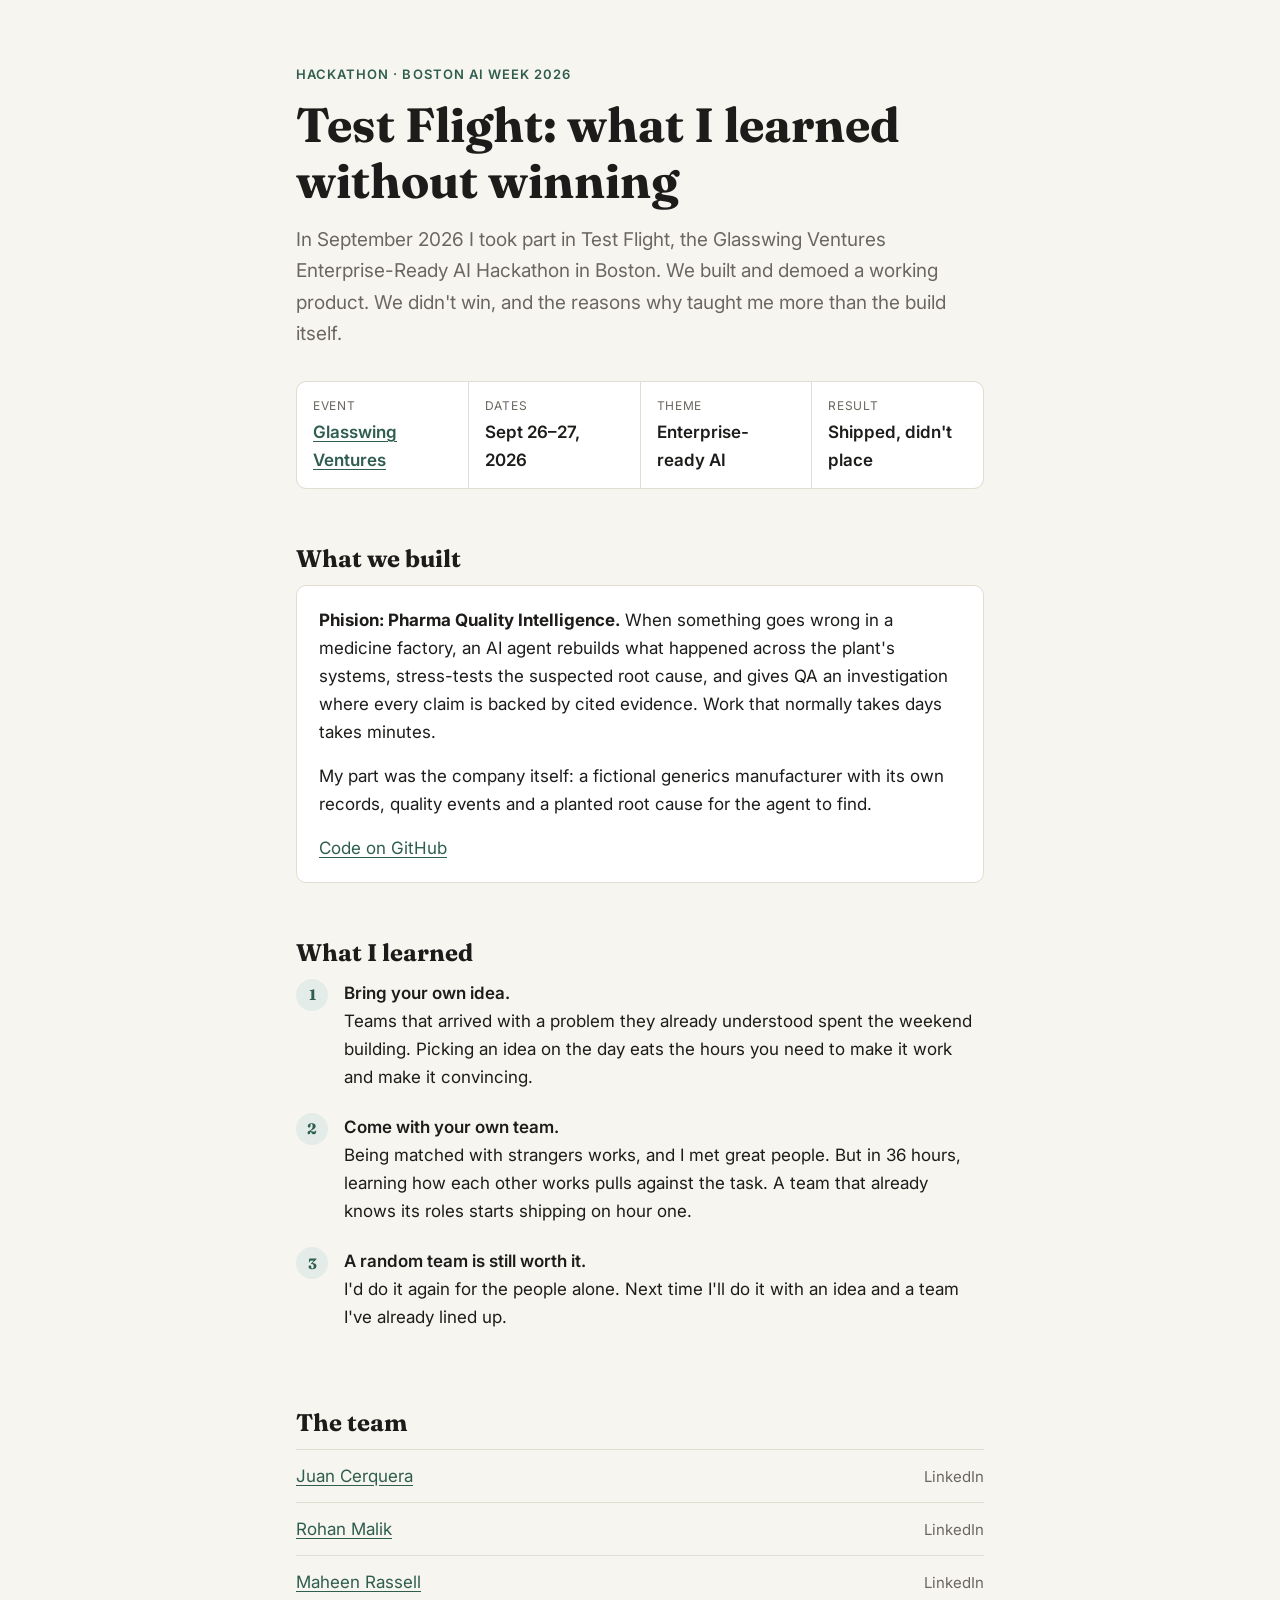
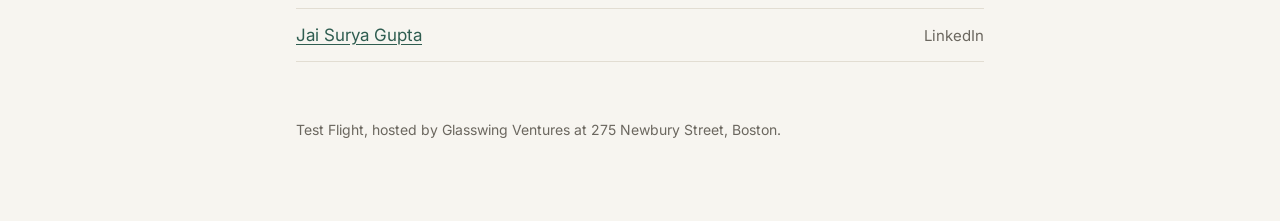
==== index.html @ cb9486d9 "Add Test Flight hackathon recap page" ====
<!doctype html>
<html lang="en">
<head>
<meta charset="utf-8">
<meta name="viewport" content="width=device-width, initial-scale=1">
<title>Test Flight Recap</title>
<meta name="description" content="What I learned at Test Flight, the Glasswing Ventures Enterprise-Ready AI Hackathon in Boston, September 26–27, 2026.">
<link rel="preconnect" href="https://fonts.googleapis.com">
<link rel="preconnect" href="https://fonts.gstatic.com" crossorigin>
<link href="https://fonts.googleapis.com/css2?family=Fraunces:opsz,wght@9..144,500;9..144,700&family=Inter:wght@400;500;600&display=swap" rel="stylesheet">
<style>
  :root {
    --bg: #f7f5f0;
    --surface: #ffffff;
    --text: #1d1c1a;
    --muted: #6b675f;
    --line: #e2ddd2;
    --accent: #2f5d50;
    --accent-soft: #e3ece8;
  }
  @media (prefers-color-scheme: dark) {
    :root:not([data-theme="light"]) {
      --bg: #151514;
      --surface: #1e1e1c;
      --text: #ecebe6;
      --muted: #a29e94;
      --line: #33322e;
      --accent: #8cc3b0;
      --accent-soft: #23302b;
    }
  }
  :root[data-theme="dark"] {
    --bg: #151514;
    --surface: #1e1e1c;
    --text: #ecebe6;
    --muted: #a29e94;
    --line: #33322e;
    --accent: #8cc3b0;
    --accent-soft: #23302b;
  }
  * { box-sizing: border-box; }
  html { -webkit-text-size-adjust: 100%; }
  body {
    margin: 0;
    background: var(--bg);
    color: var(--text);
    font: 400 17px/1.65 Inter, system-ui, sans-serif;
  }
  main { max-width: 720px; margin: 0 auto; padding: 64px 16px 80px; }
  .eyebrow {
    font-size: 13px; font-weight: 600; letter-spacing: .08em;
    text-transform: uppercase; color: var(--accent); margin: 0 0 12px;
  }
  h1, h2 { font-family: Fraunces, Georgia, serif; font-weight: 700; line-height: 1.15; }
  h1 { font-size: clamp(34px, 7vw, 48px); margin: 0 0 16px; }
  h2 { font-size: 24px; margin: 56px 0 12px; }
  p { margin: 0 0 16px; }
  .lede { font-size: 19px; color: var(--muted); }
  a { color: var(--accent); text-underline-offset: 3px; }
  .facts {
    display: grid; grid-template-columns: repeat(auto-fit, minmax(150px, 1fr));
    gap: 1px; background: var(--line); border: 1px solid var(--line);
    border-radius: 10px; overflow: hidden; margin: 32px 0 0;
  }
  .facts div { background: var(--surface); padding: 14px 16px; }
  .facts dt { font-size: 12px; text-transform: uppercase; letter-spacing: .06em; color: var(--muted); }
  .facts dd { margin: 2px 0 0; font-weight: 600; }
  .project {
    background: var(--surface); border: 1px solid var(--line);
    border-radius: 10px; padding: 20px 22px;
  }
  .project p:last-child { margin-bottom: 0; }
  .lessons { counter-reset: n; list-style: none; padding: 0; margin: 0; }
  .lessons li {
    counter-increment: n; position: relative;
    padding: 0 0 22px 48px;
  }
  .lessons li::before {
    content: counter(n); position: absolute; left: 0; top: 0;
    width: 32px; height: 32px; border-radius: 50%;
    background: var(--accent-soft); color: var(--accent);
    display: grid; place-items: center;
    font: 700 15px/1 Fraunces, Georgia, serif;
  }
  .lessons strong { display: block; font-weight: 600; }
  .team { list-style: none; padding: 0; margin: 0; border-top: 1px solid var(--line); }
  .team li {
    display: flex; justify-content: space-between; align-items: baseline;
    gap: 16px; padding: 12px 0; border-bottom: 1px solid var(--line);
  }
  .team span { color: var(--muted); font-size: 15px; }
  footer { margin-top: 56px; font-size: 14px; color: var(--muted); }
</style>
</head>
<body>
<main>
  <p class="eyebrow">Hackathon · Boston AI Week 2026</p>
  <h1>Test Flight: what I learned without winning</h1>
  <p class="lede">
    In September 2026 I took part in Test Flight, the Glasswing Ventures
    Enterprise-Ready AI Hackathon in Boston. We built and demoed a working
    product. We didn't win, and the reasons why taught me more than the build itself.
  </p>

  <dl class="facts">
    <div><dt>Event</dt><dd><a href="https://aiweek.boston/schedule/glasswing-ventures-enterprise-ready-ai-hackathon">Glasswing Ventures</a></dd></div>
    <div><dt>Dates</dt><dd>Sept 26–27, 2026</dd></div>
    <div><dt>Theme</dt><dd>Enterprise-ready AI</dd></div>
    <div><dt>Result</dt><dd>Shipped, didn't place</dd></div>
  </dl>

  <h2>What we built</h2>
  <div class="project">
    <p>
      <strong>Phision: Pharma Quality Intelligence.</strong> When something goes
      wrong in a medicine factory, an AI agent rebuilds what happened across
      the plant's systems, stress-tests the suspected root cause, and gives QA
      an investigation where every claim is backed by cited evidence. Work that
      normally takes days takes minutes.
    </p>
    <p>
      My part was the company itself: a fictional generics manufacturer with its
      own records, quality events and a planted root cause for the agent to find.
    </p>
    <p><a href="https://github.com/rohanmalik2005/Glasswing-Hackathon">Code on GitHub</a></p>
  </div>

  <h2>What I learned</h2>
  <ol class="lessons">
    <li>
      <strong>Bring your own idea.</strong>
      Teams that arrived with a problem they already understood spent the
      weekend building. Picking an idea on the day eats the hours you need to
      make it work and make it convincing.
    </li>
    <li>
      <strong>Come with your own team.</strong>
      Being matched with strangers works, and I met great people. But in 36
      hours, learning how each other works pulls against the task. A team that
      already knows its roles starts shipping on hour one.
    </li>
    <li>
      <strong>A random team is still worth it.</strong>
      I'd do it again for the people alone. Next time I'll do it with an idea
      and a team I've already lined up.
    </li>
  </ol>

  <h2>The team</h2>
  <ul class="team">
    <li><a href="#">Juan Cerquera</a><span>LinkedIn</span></li>
    <li><a href="#">Rohan Malik</a><span>LinkedIn</span></li>
    <li><a href="#">Maheen Rassell</a><span>LinkedIn</span></li>
    <li><a href="#">Jai Surya Gupta</a><span>LinkedIn</span></li>
  </ul>

  <footer>
    Test Flight, hosted by Glasswing Ventures at 275 Newbury Street, Boston.
  </footer>
</main>
</body>
</html>
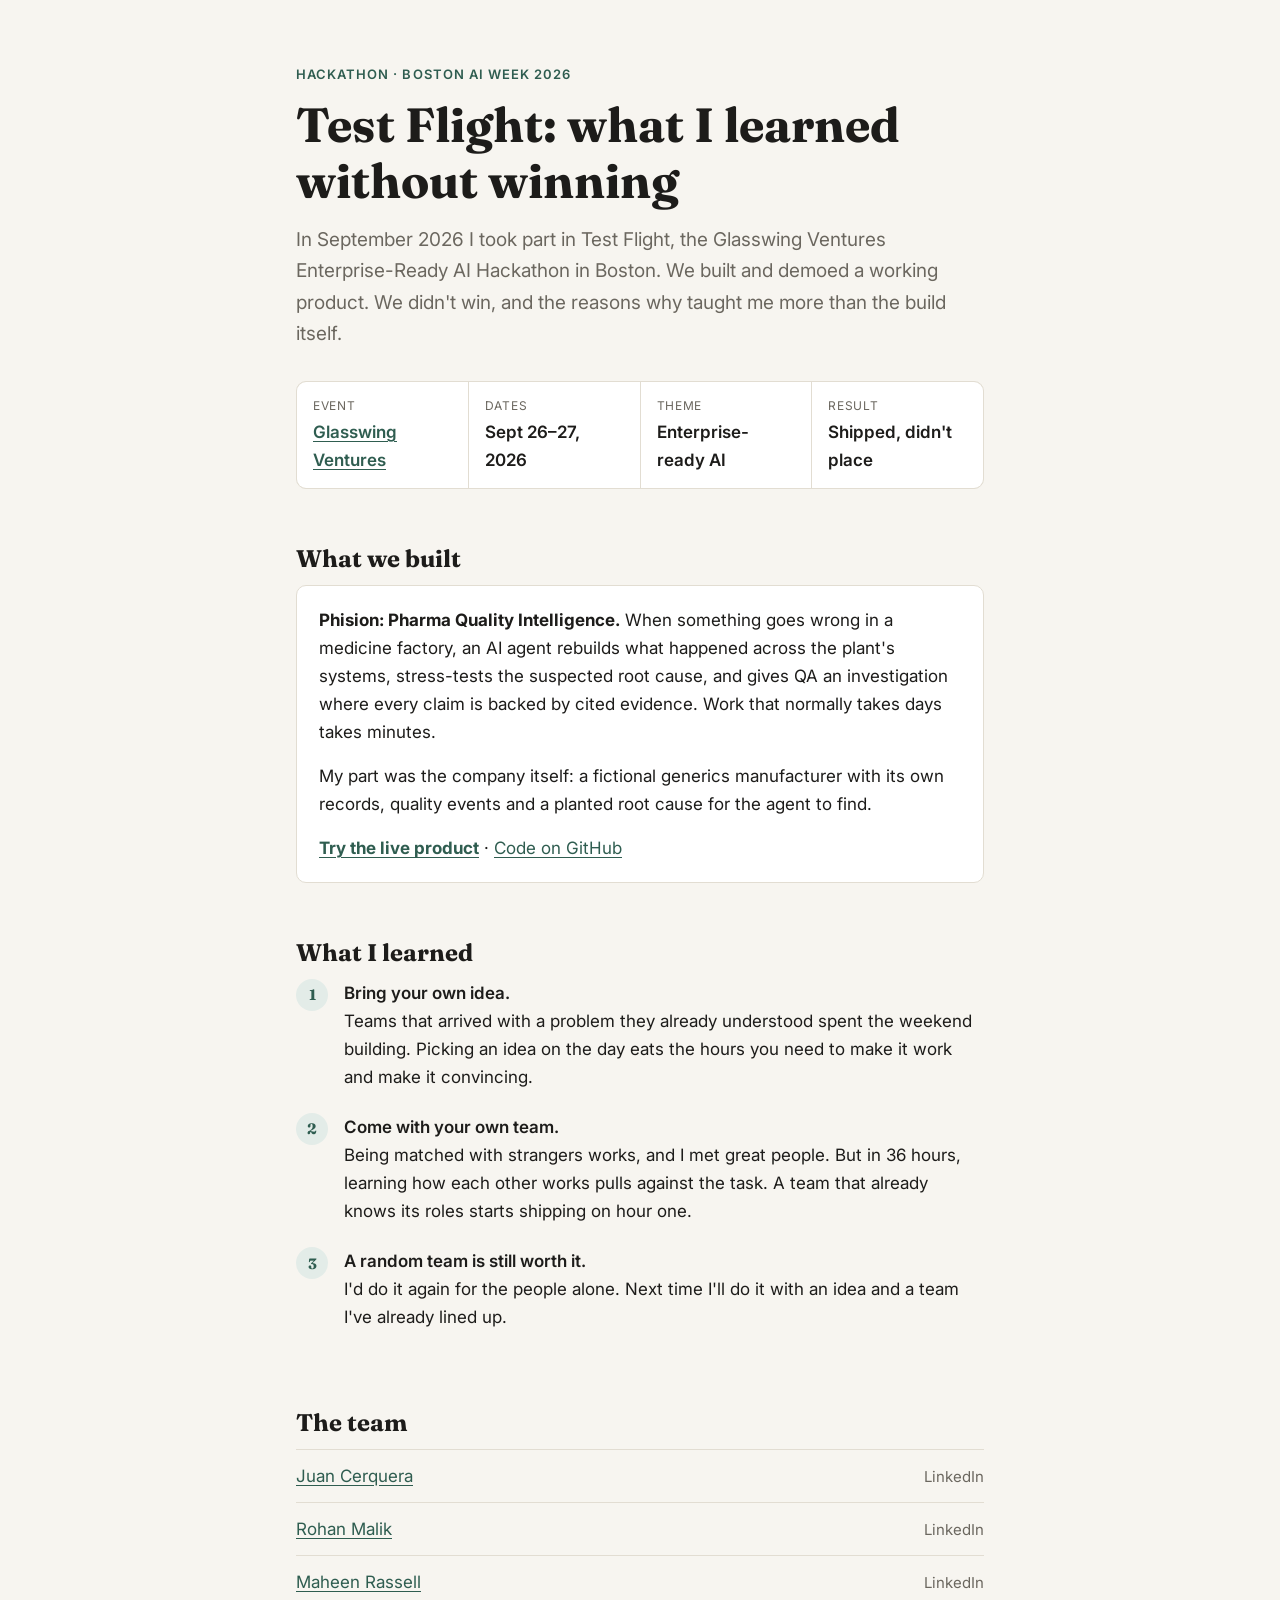
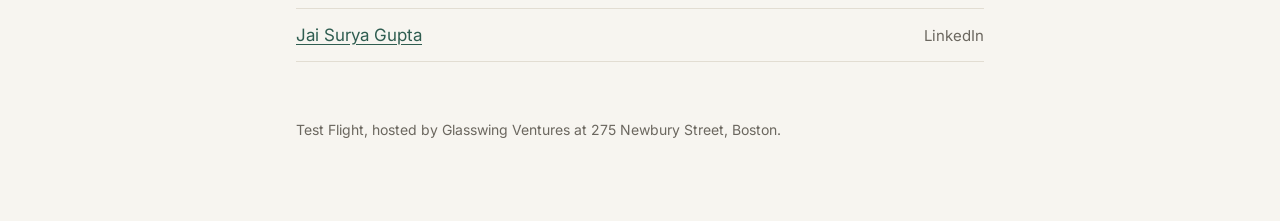
==== commit af54f80a: "Link the live Phision product" ====
--- a/index.html
+++ b/index.html
@@ -122,7 +122,7 @@
       My part was the company itself: a fictional generics manufacturer with its
       own records, quality events and a planted root cause for the agent to find.
     </p>
-    <p><a href="https://github.com/rohanmalik2005/Glasswing-Hackathon">Code on GitHub</a></p>
+    <p><a href="https://glasswing-hackathon.vercel.app"><strong>Try the live product</strong></a> · <a href="https://github.com/rohanmalik2005/Glasswing-Hackathon">Code on GitHub</a></p>
   </div>
 
   <h2>What I learned</h2>
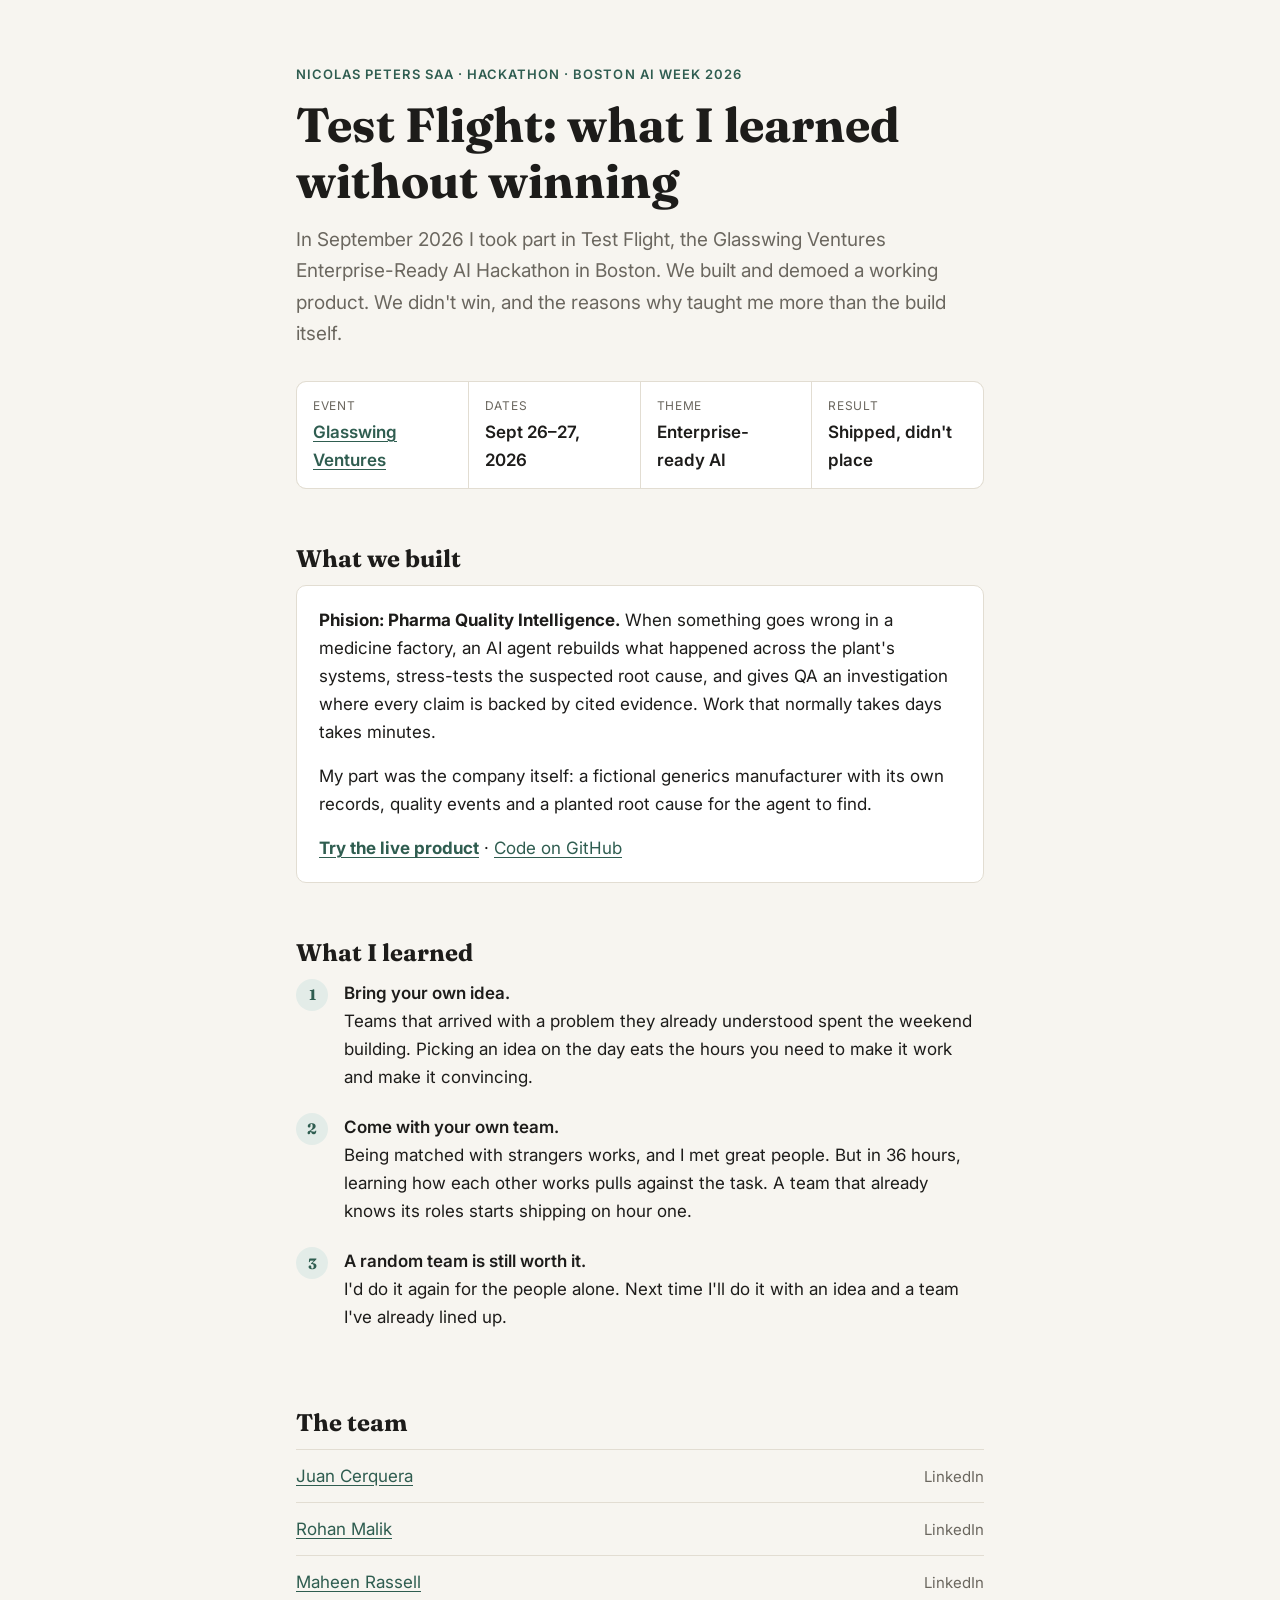
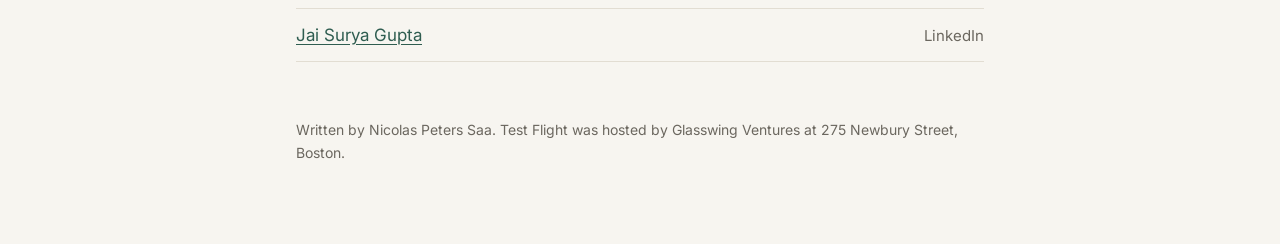
==== commit d64f14f5: "Add author name" ====
--- a/index.html
+++ b/index.html
@@ -3,7 +3,7 @@
 <head>
 <meta charset="utf-8">
 <meta name="viewport" content="width=device-width, initial-scale=1">
-<title>Test Flight Recap</title>
+<title>Test Flight Recap · Nicolas Peters Saa</title>
 <meta name="description" content="What I learned at Test Flight, the Glasswing Ventures Enterprise-Ready AI Hackathon in Boston, September 26–27, 2026.">
 <link rel="preconnect" href="https://fonts.googleapis.com">
 <link rel="preconnect" href="https://fonts.gstatic.com" crossorigin>
@@ -94,7 +94,7 @@
 </head>
 <body>
 <main>
-  <p class="eyebrow">Hackathon · Boston AI Week 2026</p>
+  <p class="eyebrow">Nicolas Peters Saa · Hackathon · Boston AI Week 2026</p>
   <h1>Test Flight: what I learned without winning</h1>
   <p class="lede">
     In September 2026 I took part in Test Flight, the Glasswing Ventures
@@ -148,14 +148,14 @@
 
   <h2>The team</h2>
   <ul class="team">
-    <li><a href="#">Juan Cerquera</a><span>LinkedIn</span></li>
-    <li><a href="#">Rohan Malik</a><span>LinkedIn</span></li>
-    <li><a href="#">Maheen Rassell</a><span>LinkedIn</span></li>
-    <li><a href="#">Jai Surya Gupta</a><span>LinkedIn</span></li>
+    <li><a href="https://www.linkedin.com/in/jecer/">Juan Cerquera</a><span>LinkedIn</span></li>
+    <li><a href="https://www.linkedin.com/in/rohan-malik-401814289/">Rohan Malik</a><span>LinkedIn</span></li>
+    <li><a href="https://www.linkedin.com/in/mrassell/">Maheen Rassell</a><span>LinkedIn</span></li>
+    <li><a href="https://www.linkedin.com/in/jai-surya-gupta/">Jai Surya Gupta</a><span>LinkedIn</span></li>
   </ul>
 
   <footer>
-    Test Flight, hosted by Glasswing Ventures at 275 Newbury Street, Boston.
+    Written by Nicolas Peters Saa. Test Flight was hosted by Glasswing Ventures at 275 Newbury Street, Boston.
   </footer>
 </main>
 </body>
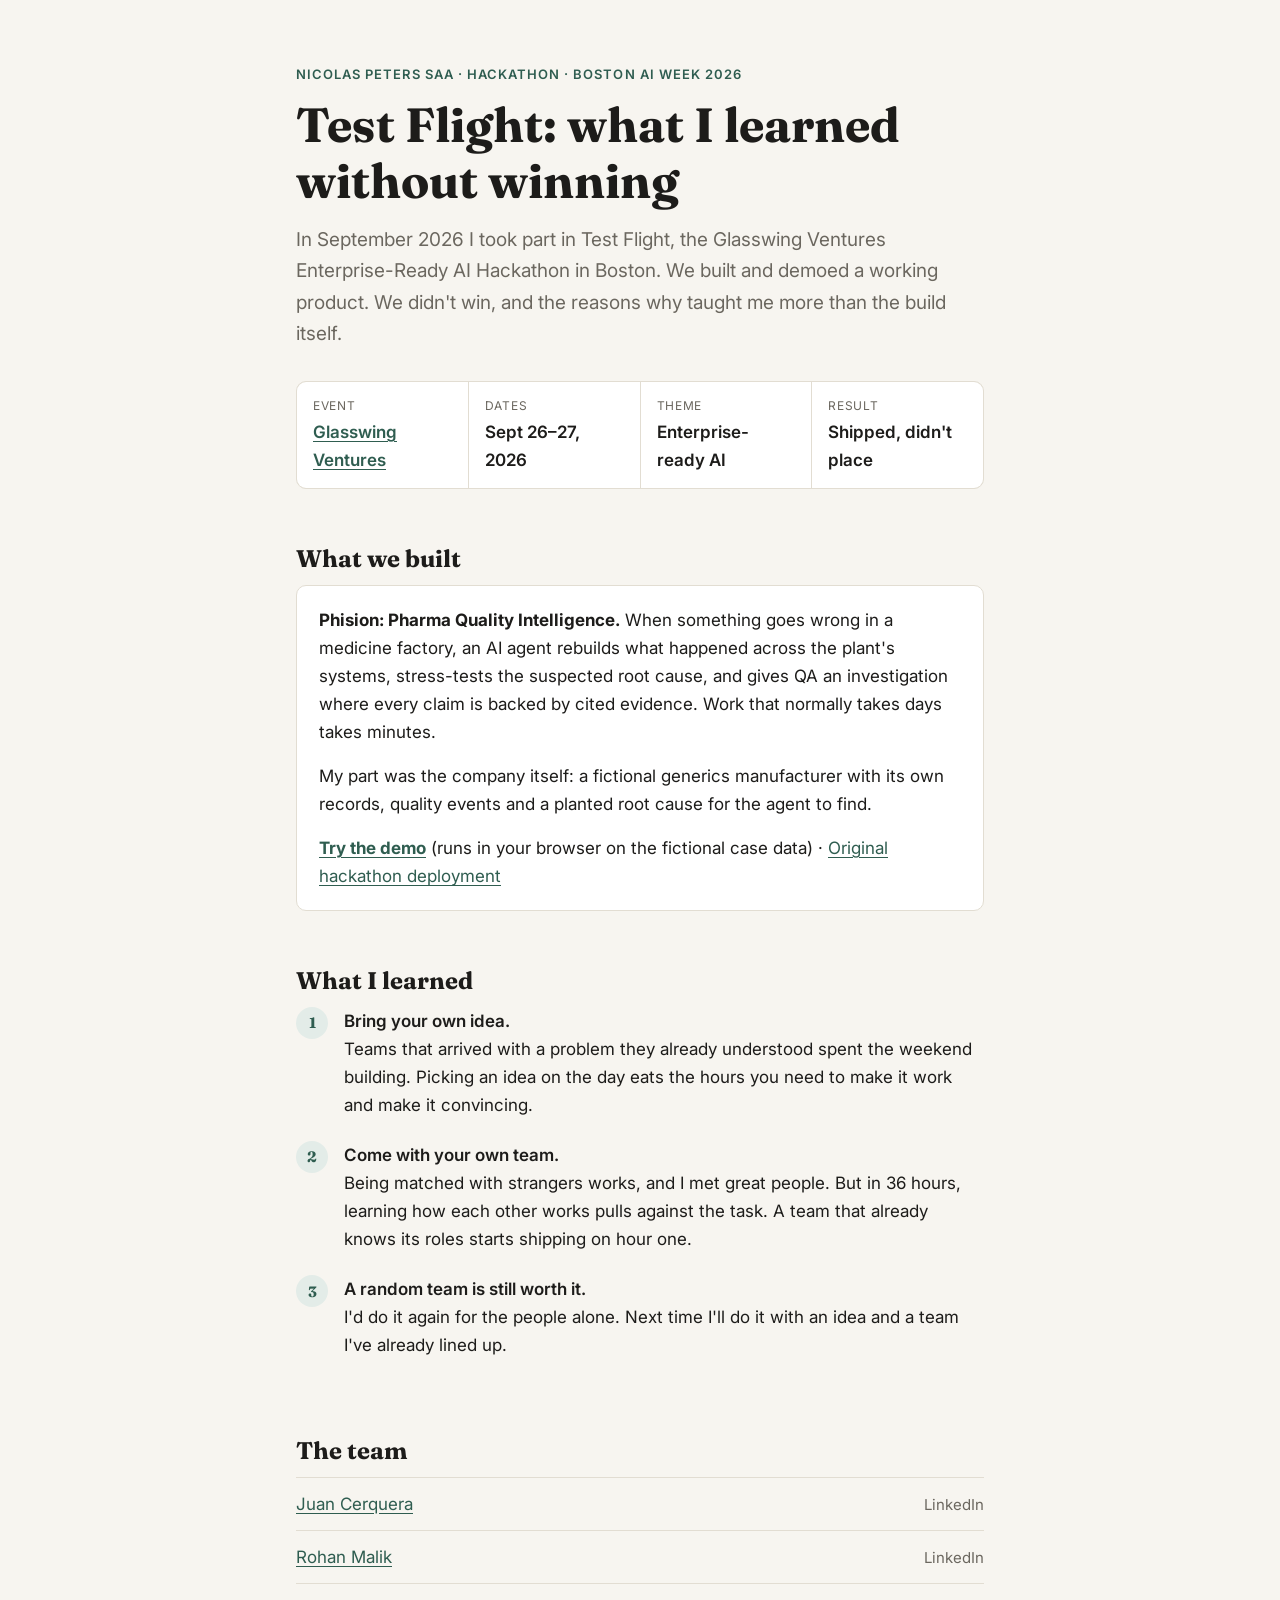
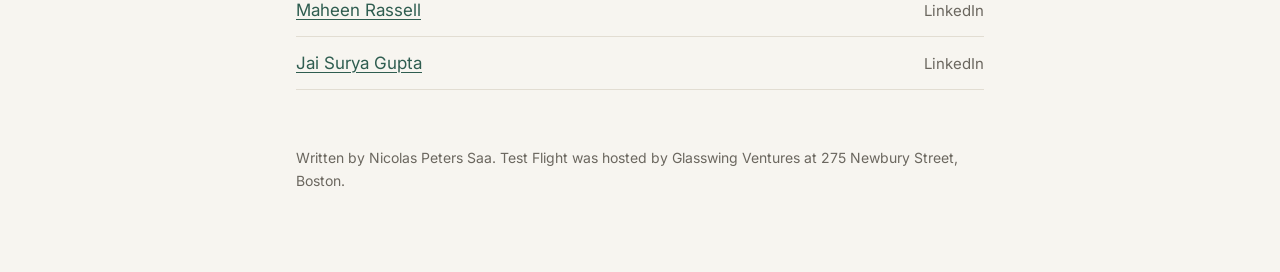
==== commit 4b559d29: "Add an offline Phision demo and link it" ====
--- a/index.html
+++ b/index.html
@@ -122,7 +122,7 @@
       My part was the company itself: a fictional generics manufacturer with its
       own records, quality events and a planted root cause for the agent to find.
     </p>
-    <p><a href="https://glasswing-hackathon.vercel.app"><strong>Try the live product</strong></a> · <a href="https://github.com/rohanmalik2005/Glasswing-Hackathon">Code on GitHub</a></p>
+    <p><a href="demo/"><strong>Try the demo</strong></a> (runs in your browser on the fictional case data) · <a href="https://glasswing-hackathon.vercel.app">Original hackathon deployment</a></p>
   </div>
 
   <h2>What I learned</h2>
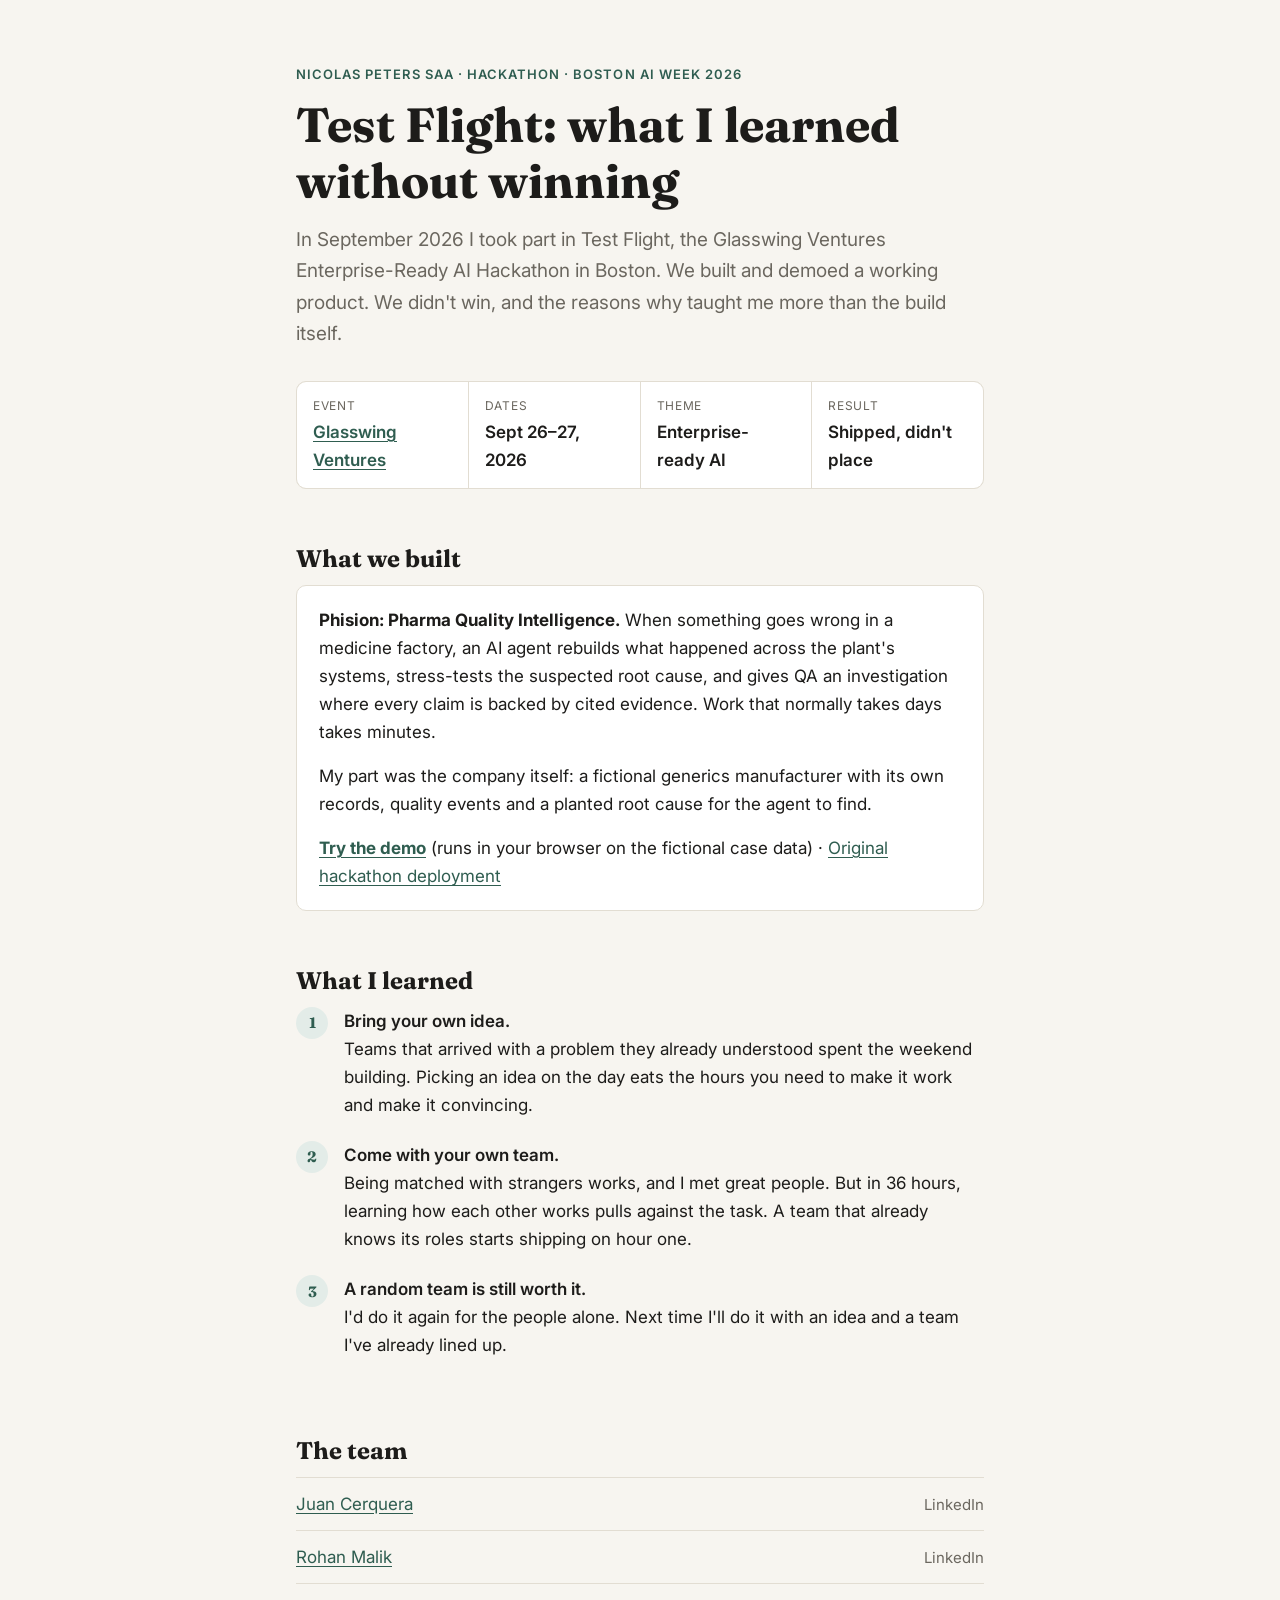
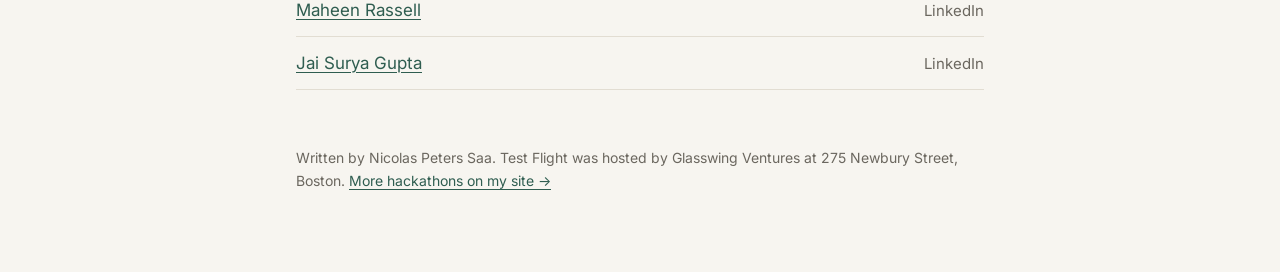
==== commit b367e9b4: "Link back to the Hackathons section of my personal site Co-Authored-By: Claude Opus 5.5 <noreply@ant" ====
--- a/index.html
+++ b/index.html
@@ -155,7 +155,7 @@
   </ul>
 
   <footer>
-    Written by Nicolas Peters Saa. Test Flight was hosted by Glasswing Ventures at 275 Newbury Street, Boston.
+    Written by Nicolas Peters Saa. Test Flight was hosted by Glasswing Ventures at 275 Newbury Street, Boston. <a href="https://nodolas.github.io/NicolasPetersSaa/#hackathons">More hackathons on my site &rarr;</a>
   </footer>
 </main>
 </body>
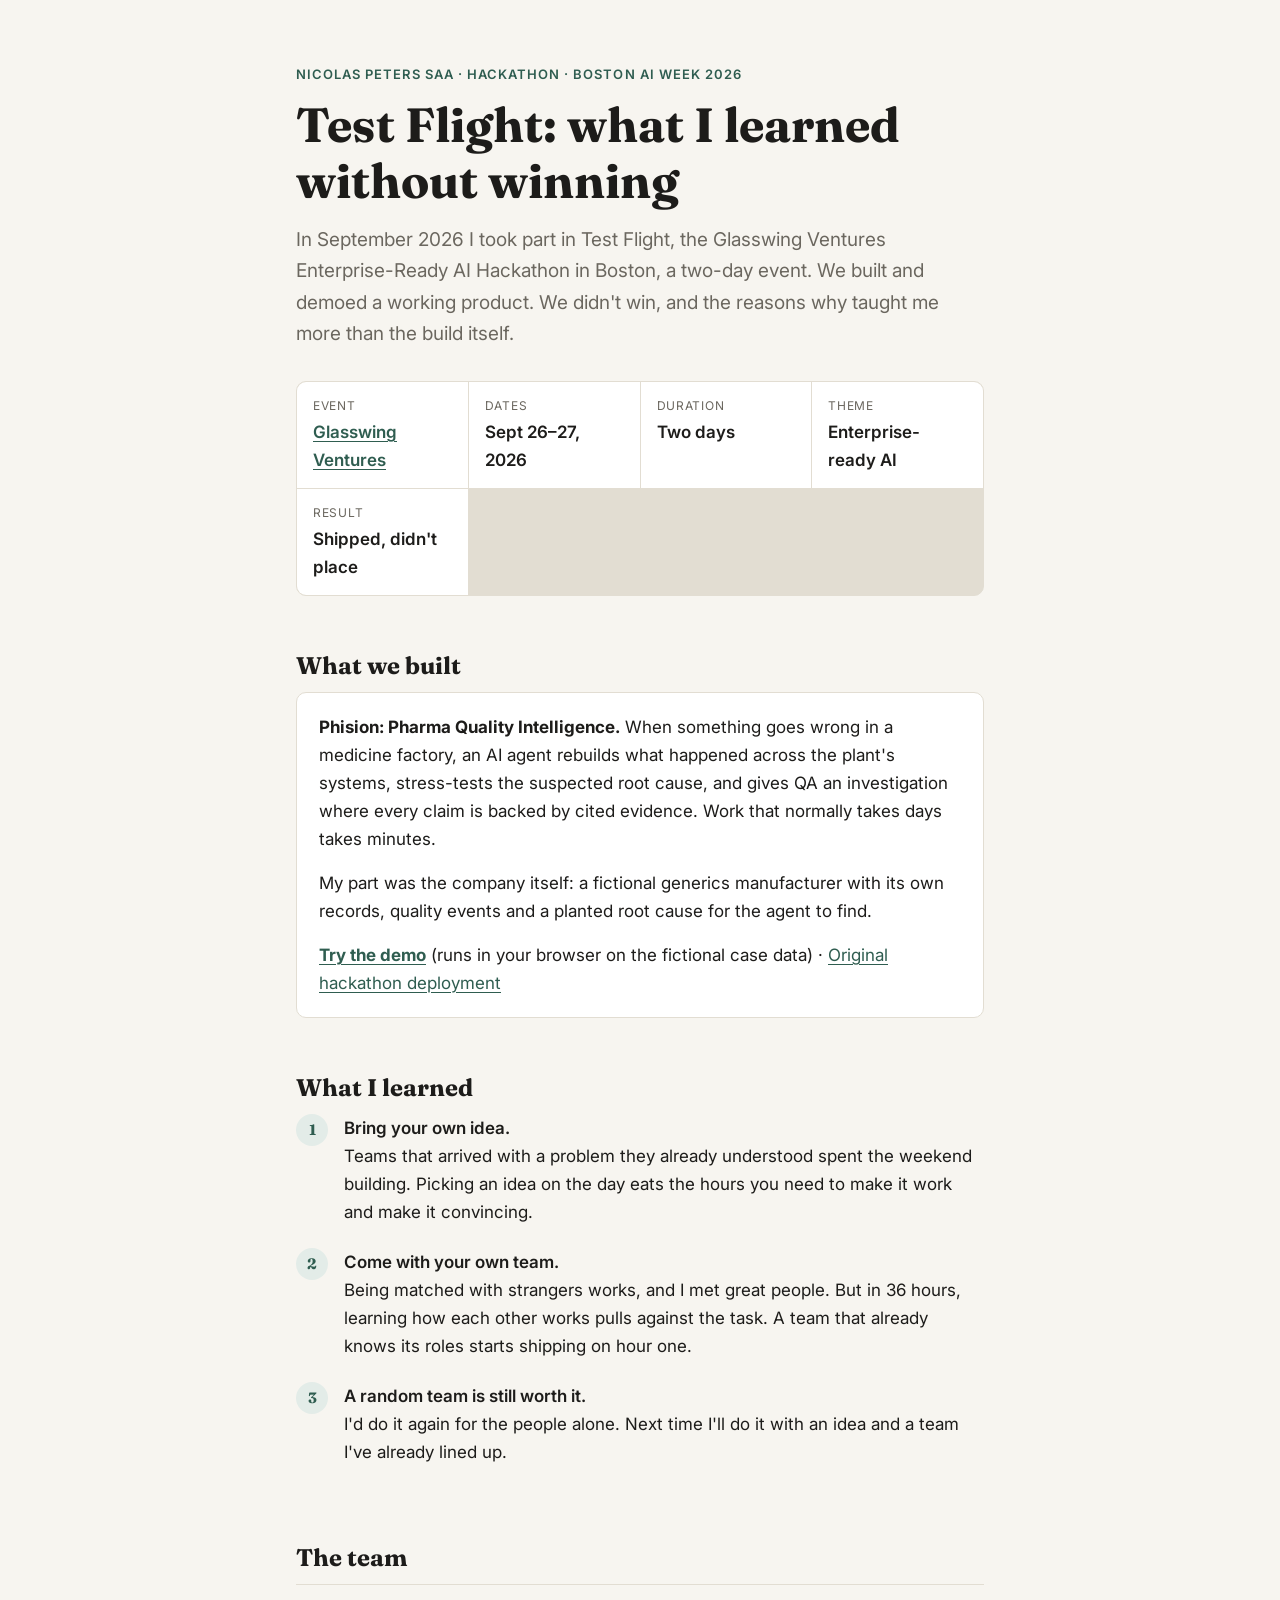
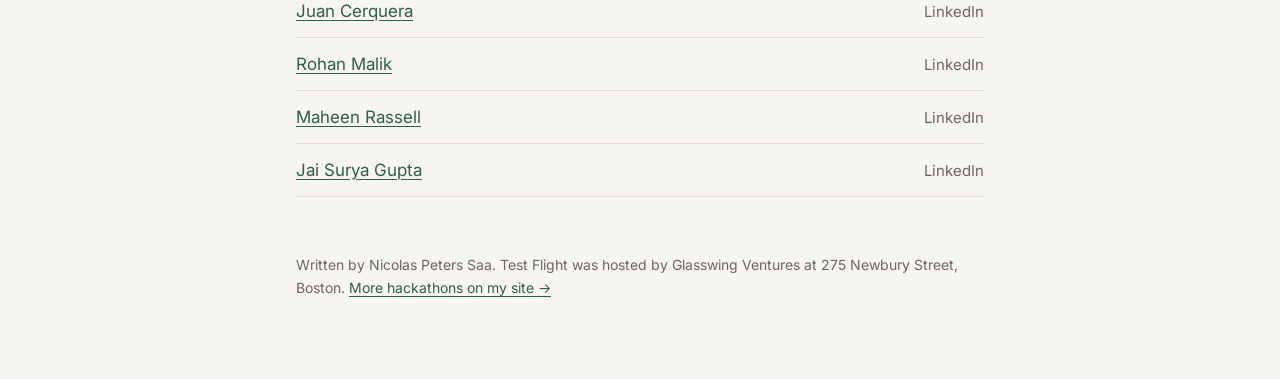
==== commit e6a54674: "Make the recap readable by AI agents: JSON-LD, Markdown copy, llms.txt, sitemap" ====
--- a/index.html
+++ b/index.html
@@ -4,7 +4,56 @@
 <meta charset="utf-8">
 <meta name="viewport" content="width=device-width, initial-scale=1">
 <title>Test Flight Recap · Nicolas Peters Saa</title>
-<meta name="description" content="What I learned at Test Flight, the Glasswing Ventures Enterprise-Ready AI Hackathon in Boston, September 26–27, 2026.">
+<meta name="description" content="Nicolas Peters Saa's recap of Test Flight, the Glasswing Ventures Enterprise-Ready AI Hackathon in Boston (September 26–27, 2026): the team built Phision, an AI agent for pharma deviation investigations, and did not place. Lessons: bring your own idea and your own team.">
+<meta name="author" content="Nicolas Peters Saa">
+<meta name="robots" content="index, follow, max-snippet:-1">
+<link rel="canonical" href="https://nodolas.github.io/hackathon-recap-glasswing/">
+<link rel="alternate" type="text/markdown" href="https://nodolas.github.io/hackathon-recap-glasswing/index.md" title="Markdown version">
+<link rel="alternate" type="text/plain" href="https://nodolas.github.io/hackathon-recap-glasswing/llms.txt" title="llms.txt">
+<meta property="og:type" content="article">
+<meta property="og:title" content="Test Flight: what I learned without winning">
+<meta property="og:description" content="Nicolas Peters Saa on building Phision at the Glasswing Ventures Enterprise-Ready AI Hackathon, Boston, Sept 26–27, 2026, and why bringing your own idea and team matters.">
+<meta property="og:url" content="https://nodolas.github.io/hackathon-recap-glasswing/">
+<meta property="article:author" content="Nicolas Peters Saa">
+<meta name="twitter:card" content="summary">
+<script type="application/ld+json">
+{
+  "@context": "https://schema.org",
+  "@type": "Article",
+  "headline": "Test Flight: what I learned without winning",
+  "description": "Recap of the Glasswing Ventures Enterprise-Ready AI Hackathon (Test Flight), Boston, September 26–27, 2026. The team built Phision, an AI agent that investigates pharmaceutical manufacturing deviations with cited evidence. The team shipped a working product and did not place.",
+  "url": "https://nodolas.github.io/hackathon-recap-glasswing/",
+  "inLanguage": "en",
+  "datePublished": "2026-10-12",
+  "author": { "@type": "Person", "name": "Nicolas Peters Saa", "sameAs": ["https://github.com/Nodolas"] },
+  "about": {
+    "@type": "Event",
+    "name": "Test Flight: Glasswing Ventures Enterprise-Ready AI Hackathon",
+    "startDate": "2026-09-26",
+    "endDate": "2026-09-27",
+    "eventAttendanceMode": "https://schema.org/OfflineEventAttendanceMode",
+    "location": { "@type": "Place", "name": "Glasswing Ventures", "address": "275 Newbury Street, Boston, MA" },
+    "organizer": { "@type": "Organization", "name": "Glasswing Ventures", "url": "https://glasswing.vc" },
+    "superEvent": { "@type": "Event", "name": "Boston AI Week 2026" },
+    "url": "https://aiweek.boston/schedule/glasswing-ventures-enterprise-ready-ai-hackathon"
+  },
+  "mentions": [
+    {
+      "@type": "SoftwareApplication",
+      "name": "Phision (Pharma Quality Intelligence)",
+      "applicationCategory": "BusinessApplication",
+      "description": "AI agent that reconstructs what happened when a pharmaceutical manufacturing deviation occurs, stress-tests the suspected root cause, and drafts an investigation where every claim cites source records.",
+      "url": "https://nodolas.github.io/hackathon-recap-glasswing/demo/"
+    }
+  ],
+  "contributor": [
+    { "@type": "Person", "name": "Juan Cerquera", "sameAs": "https://www.linkedin.com/in/jecer/" },
+    { "@type": "Person", "name": "Rohan Malik", "sameAs": "https://www.linkedin.com/in/rohan-malik-401814289/" },
+    { "@type": "Person", "name": "Maheen Rassell", "sameAs": "https://www.linkedin.com/in/mrassell/" },
+    { "@type": "Person", "name": "Jai Surya Gupta", "sameAs": "https://www.linkedin.com/in/jai-surya-gupta/" }
+  ]
+}
+</script>
 <link rel="preconnect" href="https://fonts.googleapis.com">
 <link rel="preconnect" href="https://fonts.gstatic.com" crossorigin>
 <link href="https://fonts.googleapis.com/css2?family=Fraunces:opsz,wght@9..144,500;9..144,700&family=Inter:wght@400;500;600&display=swap" rel="stylesheet">
@@ -98,13 +147,14 @@
   <h1>Test Flight: what I learned without winning</h1>
   <p class="lede">
     In September 2026 I took part in Test Flight, the Glasswing Ventures
-    Enterprise-Ready AI Hackathon in Boston. We built and demoed a working
+    Enterprise-Ready AI Hackathon in Boston, a two-day event. We built and demoed a working
     product. We didn't win, and the reasons why taught me more than the build itself.
   </p>
 
   <dl class="facts">
     <div><dt>Event</dt><dd><a href="https://aiweek.boston/schedule/glasswing-ventures-enterprise-ready-ai-hackathon">Glasswing Ventures</a></dd></div>
     <div><dt>Dates</dt><dd>Sept 26–27, 2026</dd></div>
+    <div><dt>Duration</dt><dd>Two days</dd></div>
     <div><dt>Theme</dt><dd>Enterprise-ready AI</dd></div>
     <div><dt>Result</dt><dd>Shipped, didn't place</dd></div>
   </dl>
